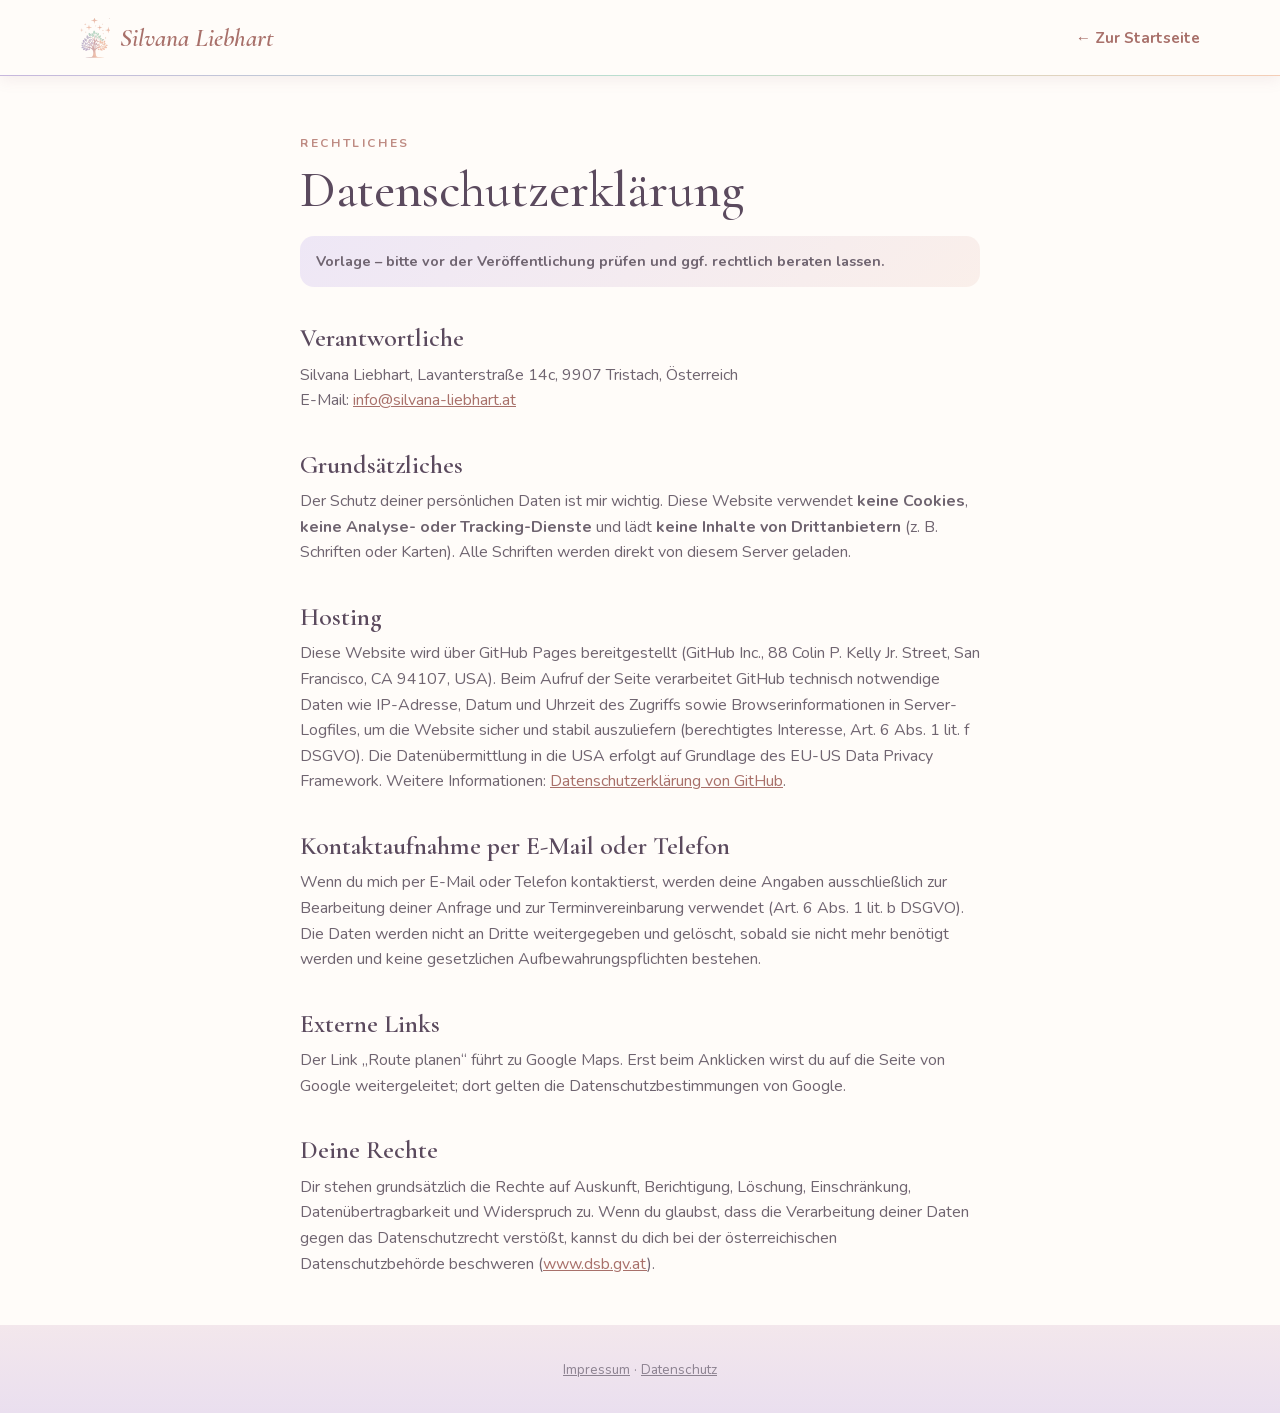
==== datenschutz.html @ 9c42ebe9 "initial commit" ====
<!DOCTYPE html>
<html lang="de">
<head>
  <meta charset="utf-8">
  <meta name="viewport" content="width=device-width, initial-scale=1, viewport-fit=cover">
  <title>Datenschutz – Silvana Liebhart</title>
  <meta name="robots" content="noindex">
  <link rel="icon" type="image/png" sizes="32x32" href="assets/img/favicon-32.png">
  <link rel="apple-touch-icon" href="assets/img/apple-touch-icon.png">
  <link rel="stylesheet" href="css/style.css">
</head>
<body class="legal-page">
  <header class="site-header is-scrolled">
    <div class="site-header__inner">
      <a class="brand" href="index.html">
        <img src="assets/img/logo-baum.png" width="30" height="40" alt="">
        <span>Silvana Liebhart</span>
      </a>
      <a class="legal-back" href="index.html">← Zur Startseite</a>
    </div>
  </header>

  <main class="legal container">
    <p class="eyebrow">Rechtliches</p>
    <h1>Datenschutzerklärung</h1>
    <p class="legal__hint"><strong>Vorlage – bitte vor der Veröffentlichung prüfen und ggf. rechtlich beraten lassen.</strong></p>

    <h2>Verantwortliche</h2>
    <p>Silvana Liebhart, Lavanterstraße 14c, 9907 Tristach, Österreich<br>
      E-Mail: <a href="mailto:info@silvana-liebhart.at">info@silvana-liebhart.at</a></p>

    <h2>Grundsätzliches</h2>
    <p>Der Schutz deiner persönlichen Daten ist mir wichtig. Diese Website verwendet <strong>keine Cookies</strong>, <strong>keine Analyse- oder Tracking-Dienste</strong> und lädt <strong>keine Inhalte von Drittanbietern</strong> (z. B. Schriften oder Karten). Alle Schriften werden direkt von diesem Server geladen.</p>

    <h2>Hosting</h2>
    <p>Diese Website wird über GitHub Pages bereitgestellt (GitHub Inc., 88 Colin P. Kelly Jr. Street, San Francisco, CA 94107, USA). Beim Aufruf der Seite verarbeitet GitHub technisch notwendige Daten wie IP-Adresse, Datum und Uhrzeit des Zugriffs sowie Browserinformationen in Server-Logfiles, um die Website sicher und stabil auszuliefern (berechtigtes Interesse, Art. 6 Abs. 1 lit. f DSGVO). Die Datenübermittlung in die USA erfolgt auf Grundlage des EU-US Data Privacy Framework. Weitere Informationen: <a href="https://docs.github.com/de/site-policy/privacy-policies/github-general-privacy-statement" target="_blank" rel="noopener">Datenschutzerklärung von GitHub</a>.</p>

    <h2>Kontaktaufnahme per E-Mail oder Telefon</h2>
    <p>Wenn du mich per E-Mail oder Telefon kontaktierst, werden deine Angaben ausschließlich zur Bearbeitung deiner Anfrage und zur Terminvereinbarung verwendet (Art. 6 Abs. 1 lit. b DSGVO). Die Daten werden nicht an Dritte weitergegeben und gelöscht, sobald sie nicht mehr benötigt werden und keine gesetzlichen Aufbewahrungspflichten bestehen.</p>

    <h2>Externe Links</h2>
    <p>Der Link „Route planen“ führt zu Google Maps. Erst beim Anklicken wirst du auf die Seite von Google weitergeleitet; dort gelten die Datenschutzbestimmungen von Google.</p>

    <h2>Deine Rechte</h2>
    <p>Dir stehen grundsätzlich die Rechte auf Auskunft, Berichtigung, Löschung, Einschränkung, Datenübertragbarkeit und Widerspruch zu. Wenn du glaubst, dass die Verarbeitung deiner Daten gegen das Datenschutzrecht verstößt, kannst du dich bei der österreichischen Datenschutzbehörde beschweren (<a href="https://www.dsb.gv.at" target="_blank" rel="noopener">www.dsb.gv.at</a>).</p>
  </main>

  <footer class="site-footer site-footer--legal">
    <p class="site-footer__legal"><a href="impressum.html">Impressum</a> · <a href="datenschutz.html">Datenschutz</a></p>
  </footer>
</body>
</html>
---- css/style.css ----
/* ==========================================================================
   Silvana Liebhart – Humanenergetik & mediale Beratung
   Mobile first. Farben und Symbolik abgeleitet vom Logo.
   ========================================================================== */

@font-face {
  font-family: "Cormorant Garamond";
  src: url("../assets/fonts/cormorant-garamond.woff2") format("woff2");
  font-weight: 500 600;
  font-style: normal;
  font-display: swap;
}
@font-face {
  font-family: "Cormorant Garamond";
  src: url("../assets/fonts/cormorant-garamond-italic.woff2") format("woff2");
  font-weight: 500 600;
  font-style: italic;
  font-display: swap;
}
@font-face {
  font-family: "Nunito";
  src: url("../assets/fonts/nunito.woff2") format("woff2");
  font-weight: 400 700;
  font-style: normal;
  font-display: swap;
}

:root {
  --cream: #fffcf9;
  --cream-2: #fcf6f2;
  --blush: #fbedea;
  --lavender-wash: #f6f0f7;

  --rose: #be8a82;
  --rose-dark: #a8706a;
  --rose-light: #e7bcae;
  --lavender: #bca9d8;
  --lavender-dark: #9e86c2;
  --lavender-light: #eee7f6;
  --mint: #a9d8c4;
  --mint-dark: #5fa88b;
  --mint-light: #e3f3ec;
  --peach: #f2c2a6;

  --ink: #5b4a5e;
  --text: #6f6470;
  --muted: #8c8290;
  --line: #eadbdd;

  --grad-rose: linear-gradient(135deg, #e7bcae, #be8a82);
  --grad-lavender: linear-gradient(135deg, #eee7f6, #faefea);
  --grad-mint: linear-gradient(135deg, #e3f3ec, #f1f0f7);
  --grad-spectrum: linear-gradient(90deg, #b9a6d6, #a9d8c4 50%, #f2c2a6);

  --font-serif: "Cormorant Garamond", Georgia, "Times New Roman", serif;
  --font-sans: "Nunito", "Helvetica Neue", Helvetica, Arial, sans-serif;

  --radius: 22px;
  --radius-sm: 14px;
  --shadow: 0 8px 24px rgba(154, 111, 126, 0.13);
  --shadow-sm: 0 4px 14px rgba(154, 111, 126, 0.1);

  --header-h: 64px;
  --gutter: 24px;
  --max: 1160px;
}

/* ---------- Basis ---------- */
*,
*::before,
*::after { box-sizing: border-box; }

html {
  -webkit-text-size-adjust: 100%;
  scroll-behavior: smooth;
  scroll-padding-top: calc(var(--header-h) + 12px);
}

body {
  margin: 0;
  background: var(--cream);
  color: var(--text);
  font-family: var(--font-sans);
  font-size: 1rem;
  line-height: 1.6;
  -webkit-font-smoothing: antialiased;
  overflow-x: hidden;
}
body.menu-open { overflow: hidden; }

img { display: block; max-width: 100%; height: auto; }
a { color: var(--rose-dark); }
h1, h2, h3 {
  margin: 0;
  font-family: var(--font-serif);
  font-weight: 600;
  color: var(--ink);
  line-height: 1.15;
}
h2 { font-size: clamp(2.1rem, 6vw, 2.9rem); font-weight: 500; }
h3 { font-size: 1.55rem; }
p { margin: 0; }

:focus-visible {
  outline: 2px solid var(--rose);
  outline-offset: 3px;
  border-radius: 6px;
}

.sprite { position: absolute; width: 0; height: 0; overflow: hidden; }
.text-rose { color: #d9a497; }
.text-mint { color: var(--mint-dark); }

.skip-link {
  position: absolute;
  left: 12px;
  top: -60px;
  z-index: 100;
  padding: 10px 16px;
  background: var(--ink);
  color: #fff;
  border-radius: 999px;
  text-decoration: none;
}
.skip-link:focus { top: 12px; }

.container {
  width: 100%;
  max-width: var(--max);
  margin-inline: auto;
  padding-inline: var(--gutter);
}

.section { position: relative; padding-block: 64px; }
.section__head { margin-bottom: 28px; }
.section__head .lead { margin-top: 12px; }

.eyebrow {
  margin-bottom: 8px;
  font-size: 0.75rem;
  font-weight: 700;
  letter-spacing: 0.22em;
  text-transform: uppercase;
  color: var(--rose);
}
.lead { font-size: 1.0625rem; }

/* Funkel-Sterne aus dem Logo */
.star { width: 14px; height: 14px; flex: none; }
.star--rose { fill: #e4b39f; }
.star--lav { fill: #c7b6e0; }
.star--mint { fill: #aedcc8; }

/* Wellen-Trenner */
.wave {
  position: absolute;
  left: 0;
  width: 100%;
  height: 24px;
  bottom: -1px;
  fill: var(--cream);
}
.wave--top { top: -23px; bottom: auto; }

/* ---------- Buttons ---------- */
.btn {
  display: inline-flex;
  align-items: center;
  justify-content: center;
  gap: 8px;
  min-height: 52px;
  padding: 0 28px;
  border-radius: 999px;
  font-weight: 700;
  font-size: 1rem;
  text-decoration: none;
  transition: transform 0.2s ease, box-shadow 0.2s ease, background-color 0.2s ease;
}
.btn--primary {
  background: var(--grad-rose);
  color: #fff;
  box-shadow: var(--shadow);
}
.btn--primary:hover { transform: translateY(-2px); box-shadow: 0 12px 28px rgba(154, 111, 126, 0.22); }
.btn--outline {
  background: #fff;
  color: var(--rose-dark);
  border: 1.5px solid #d9b2a8;
}
.btn--outline:hover { background: var(--blush); }
.btn--large { min-width: 250px; min-height: 56px; font-size: 1.05rem; }

/* ---------- Icon-Bubbles ---------- */
.icon-bubble {
  display: inline-grid;
  place-items: center;
  flex: none;
  width: 48px;
  height: 48px;
  border-radius: 50%;
}
.icon-bubble--sm { width: 36px; height: 36px; }
.icon-bubble--white { background: #fff; }
.icon-bubble--lav { background: var(--grad-lavender); color: var(--lavender-dark); }
.icon-bubble--mint { background: var(--grad-mint); color: var(--mint-dark); }
.icon-bubble--rose { background: var(--grad-rose); color: #fff; }
.icon-bubble--lavender { background: var(--lavender); color: #fff; }

/* ==========================================================================
   Header – oben unsichtbar, beim Scrollen kompakte Leiste
   ========================================================================== */
.site-header {
  position: fixed;
  inset: 0 0 auto;
  z-index: 50;
  padding-top: env(safe-area-inset-top);
  transition: background-color 0.3s ease, box-shadow 0.3s ease;
}
.site-header::after {
  content: "";
  position: absolute;
  inset: auto 0 0;
  height: 1.5px;
  background: var(--grad-spectrum);
  opacity: 0;
  transition: opacity 0.3s ease;
}
.site-header__inner {
  display: flex;
  align-items: center;
  gap: 12px;
  height: var(--header-h);
  max-width: var(--max);
  margin-inline: auto;
  padding-inline: 20px;
}

.brand {
  display: flex;
  align-items: center;
  gap: 10px;
  margin-right: auto;
  font-family: var(--font-serif);
  font-size: 1.6rem;
  font-style: italic;
  font-weight: 600;
  color: var(--rose-dark);
  text-decoration: none;
  white-space: nowrap;
}
.brand img { width: 30px; height: 40px; }

.site-header .brand,
.header-call {
  opacity: 0;
  visibility: hidden;
  transform: translateY(-6px);
  transition: opacity 0.3s ease, transform 0.3s ease, visibility 0.3s;
}

.site-header.is-scrolled,
.no-js .site-header {
  background: rgba(255, 252, 249, 0.94);
  -webkit-backdrop-filter: blur(12px);
  backdrop-filter: blur(12px);
  box-shadow: var(--shadow-sm);
}
.site-header.is-scrolled::after,
.no-js .site-header::after { opacity: 0.8; }
.site-header.is-scrolled .brand,
.site-header.is-scrolled .header-call,
.no-js .site-header .brand,
.no-js .site-header .header-call {
  opacity: 1;
  visibility: visible;
  transform: none;
}

.header-call {
  display: grid;
  place-items: center;
  width: 40px;
  height: 40px;
  border-radius: 50%;
  background: var(--grad-rose);
  color: #fff;
}

.menu-toggle,
.menu-close {
  display: grid;
  place-items: center;
  width: 44px;
  height: 44px;
  margin-right: -8px;
  padding: 0;
  border: 0;
  background: none;
  color: var(--ink);
  cursor: pointer;
}
.menu-toggle { gap: 6px; align-content: center; }
.menu-toggle span {
  display: block;
  width: 22px;
  height: 2px;
  border-radius: 2px;
  background: currentColor;
}
.menu-toggle span:nth-child(2) { width: 16px; justify-self: end; }

.nav-desktop { display: none; }

/* ---------- Menü-Overlay ---------- */
.menu {
  position: fixed;
  inset: 0;
  z-index: 60;
  display: flex;
  flex-direction: column;
  padding: env(safe-area-inset-top) var(--gutter) calc(24px + env(safe-area-inset-bottom));
  overflow-y: auto;
  background:
    radial-gradient(120% 80% at 50% 20%, rgba(255, 244, 236, 0.9), rgba(241, 236, 247, 0.6)),
    var(--cream);
  opacity: 0;
  visibility: hidden;
  transition: opacity 0.3s ease, visibility 0.3s;
}
.menu.is-open { opacity: 1; visibility: visible; }
.menu__top {
  display: flex;
  align-items: center;
  height: var(--header-h);
  margin-inline: -4px;
}
.menu__nav { display: flex; flex-direction: column; margin-top: 28px; }
.menu__nav a {
  display: flex;
  align-items: center;
  gap: 14px;
  padding: 14px 0;
  border-bottom: 1px solid var(--line);
  font-family: var(--font-serif);
  font-size: 2.1rem;
  font-weight: 500;
  color: var(--ink);
  text-decoration: none;
}
.menu__nav a:last-child { border-bottom: 0; }
.menu__actions { display: grid; gap: 14px; margin-top: 32px; }
.menu__address { margin-top: 32px; text-align: center; font-size: 0.875rem; color: var(--muted); }
.menu__tree { margin: 28px auto 0; opacity: 0.5; }

/* ==========================================================================
   Hero
   ========================================================================== */
.hero {
  position: relative;
  overflow: hidden;
  padding: calc(var(--header-h) + env(safe-area-inset-top)) 0 72px;
  background: radial-gradient(130% 90% at 50% 25%, #fff4ec 0%, var(--blush) 50%, #f1ecf7 100%);
  text-align: center;
}
.hero__rays {
  position: absolute;
  inset: 0;
  background: repeating-conic-gradient(
    from 180deg at 50% 12%,
    rgba(255, 255, 255, 0) 0deg 9deg,
    rgba(255, 255, 255, 0.32) 10deg 13deg,
    rgba(255, 255, 255, 0) 14deg 24deg
  );
  -webkit-mask-image: linear-gradient(to bottom, #000 10%, transparent 85%);
  mask-image: linear-gradient(to bottom, #000 10%, transparent 85%);
  pointer-events: none;
}
.hero__inner {
  position: relative;
  display: flex;
  flex-direction: column;
  align-items: center;
  padding-inline: var(--gutter);
}
.hero__logo-wrap { position: relative; width: min(86vw, 460px); }
.hero__logo-wrap::before {
  content: "";
  position: absolute;
  inset: 4%;
  border-radius: 50%;
  background: #fff;
  filter: blur(28px);
  opacity: 0.85;
}
.hero__logo { position: relative; width: 100%; }
.hero__star { position: absolute; }
.hero__star--1 { top: 14%; left: -3%; width: 16px; height: 16px; }
.hero__star--2 { top: 22%; right: -2%; width: 12px; height: 12px; }
.hero__star--3 { bottom: 10%; right: 0; width: 14px; height: 14px; }
.hero__star--4 { bottom: 14%; left: 2%; width: 10px; height: 10px; }

.hero__title {
  margin-top: 28px;
  font-size: clamp(2.6rem, 11vw, 4rem);
  font-weight: 500;
}
.hero__title em { display: block; color: var(--rose-dark); }
.hero__text { max-width: 22em; margin: 18px auto 28px; font-size: 1.0625rem; }
.hero__more {
  margin-top: 22px;
  font-weight: 700;
  font-size: 0.95rem;
  color: var(--rose-dark);
  text-decoration: none;
}

/* ==========================================================================
   Über mich
   ========================================================================== */
.about__grid { display: grid; gap: 24px; }
.about__head h2 { margin-top: 0; }
.about__media { position: relative; }
.about__media img {
  width: 100%;
  aspect-ratio: 1 / 0.9;
  object-fit: cover;
  object-position: 50% 25%;
  border-radius: var(--radius);
  box-shadow: var(--shadow);
}
.about__star { position: absolute; top: -10px; right: -6px; width: 20px; height: 20px; }

.philosophy {
  margin-top: 28px;
  padding: 24px 22px;
  border-radius: 20px;
  background: var(--grad-lavender);
}
.philosophy__head { display: flex; align-items: center; gap: 14px; margin-bottom: 12px; }
.philosophy__head .icon-bubble { width: 36px; height: 36px; }

.timeline__title { margin-top: 40px; }
.timeline { position: relative; margin: 20px 0 0; padding: 0; list-style: none; }
.timeline::before {
  content: "";
  position: absolute;
  left: 7px;
  top: 8px;
  bottom: 8px;
  width: 2px;
  background: linear-gradient(to bottom, var(--lavender), var(--mint), var(--peach));
}
.timeline__item {
  position: relative;
  display: grid;
  padding: 0 0 22px 34px;
}
.timeline__item:last-child { padding-bottom: 0; }
.timeline__item::before {
  content: "";
  position: absolute;
  left: 0;
  top: 4px;
  width: 16px;
  height: 16px;
  border-radius: 50%;
  background: var(--cream);
  border: 2.5px solid var(--lavender);
}
.timeline__item--mint::before { border-color: var(--mint); }
.timeline__item--rose::before { border: 0; background: var(--grad-rose); }
.timeline__year {
  font-size: 0.8rem;
  font-weight: 700;
  letter-spacing: 0.05em;
  text-transform: uppercase;
  color: var(--rose-dark);
}
.timeline__item strong { color: var(--ink); }
.timeline__meta { font-size: 0.875rem; color: var(--muted); }

/* ==========================================================================
   Leistungen
   ========================================================================== */
.services { margin-top: 24px; background: var(--lavender-wash); }
.services .wave--top { fill: var(--lavender-wash); }

.cards { display: grid; gap: 20px; }
.card {
  overflow: hidden;
  border-radius: 20px;
  background: #fff;
  box-shadow: var(--shadow);
}
.card--compact { padding: 22px 22px 18px; }
.card__head { display: flex; align-items: center; gap: 16px; margin-bottom: 14px; }
.card__meta { font-size: 0.85rem; color: var(--muted); }
.card__head h3 + .card__meta { margin-top: 2px; }
.card__body { padding: 20px 22px 18px; }
.card__body > p:not(.card__meta) { margin-top: 12px; }

.card__img-wrap { position: relative; }
.card__img { width: 100%; aspect-ratio: 1.9; object-fit: cover; }
.card__img--tall { aspect-ratio: 1.42; }

.badge {
  position: absolute;
  top: 14px;
  left: 14px;
  display: inline-flex;
  align-items: center;
  gap: 8px;
  padding: 7px 14px 7px 12px;
  border-radius: 999px;
  background: rgba(255, 255, 255, 0.93);
  font-size: 0.8rem;
  font-weight: 700;
  color: var(--ink);
  box-shadow: var(--shadow-sm);
}
.badge svg { fill: currentColor; }
.badge--bottom { top: auto; bottom: 16px; left: 16px; }

.note {
  display: flex;
  gap: 14px;
  margin-top: 18px;
  padding: 16px;
  border-radius: var(--radius-sm);
  background: var(--grad-mint);
}
.note__label {
  font-size: 0.7rem;
  font-weight: 700;
  letter-spacing: 0.14em;
  text-transform: uppercase;
  color: var(--mint-dark);
}
.note__title { font-weight: 700; color: var(--ink); }
.note__text { margin-top: 4px; font-size: 0.875rem; }

.card__more { margin-top: 14px; }
.card__more summary,
.card__link {
  display: inline-flex;
  align-items: center;
  gap: 6px;
  padding: 6px 0;
  font-weight: 700;
  font-size: 0.95rem;
  color: var(--rose-dark);
  text-decoration: none;
  cursor: pointer;
  list-style: none;
}
.card__more summary::-webkit-details-marker { display: none; }
.card__more summary svg,
.card__link svg { transition: transform 0.2s ease; }
.card__more[open] summary svg { transform: rotate(90deg); }
.card__link:hover svg { transform: translateX(3px); }
.card__more p { margin-top: 8px; font-size: 0.95rem; }
.card__body > .card__link { margin-top: 14px; }

.disclaimer {
  max-width: 44em;
  margin: 32px auto 0;
  font-size: 0.8rem;
  text-align: center;
  color: var(--muted);
}

/* ==========================================================================
   Einblicke (Galerie)
   ========================================================================== */
.gallery__track {
  display: flex;
  gap: 12px;
  overflow-x: auto;
  scroll-snap-type: x mandatory;
  scroll-padding-inline: var(--gutter);
  padding: 4px var(--gutter) 20px;
  scrollbar-width: none;
}
.gallery__track::-webkit-scrollbar { display: none; }
.gallery__item {
  flex: 0 0 auto;
  width: 40vw;
  max-width: 240px;
  padding: 0;
  border: 0;
  border-radius: 16px;
  overflow: hidden;
  background: #eee;
  box-shadow: var(--shadow);
  scroll-snap-align: start;
  cursor: zoom-in;
}
.gallery__item img {
  width: 100%;
  aspect-ratio: 3 / 4;
  object-fit: cover;
  transition: transform 0.4s ease;
}
.gallery__item:hover img { transform: scale(1.04); }

.gallery__dots { display: flex; justify-content: center; gap: 8px; }
.gallery__dots span {
  width: 6px;
  height: 6px;
  border-radius: 3px;
  background: #e2cfd4;
  transition: width 0.25s ease, background-color 0.25s ease;
}
.gallery__dots span.is-active { width: 18px; background: var(--rose); }

.lightbox {
  width: min(92vw, 900px);
  max-height: 90vh;
  padding: 0;
  border: 0;
  border-radius: var(--radius);
  background: transparent;
  overflow: visible;
}
.lightbox::backdrop { background: rgba(91, 74, 94, 0.75); backdrop-filter: blur(4px); }
.lightbox img { max-height: 86vh; width: auto; margin-inline: auto; border-radius: var(--radius); }
.lightbox__close {
  position: absolute;
  top: -14px;
  right: -6px;
  display: grid;
  place-items: center;
  width: 44px;
  height: 44px;
  border: 0;
  border-radius: 50%;
  background: #fff;
  color: var(--ink);
  box-shadow: var(--shadow);
  cursor: pointer;
}

/* ==========================================================================
   Zitat
   ========================================================================== */
.quote {
  position: relative;
  padding: 64px var(--gutter);
  background: radial-gradient(130% 120% at 50% 30%, #fff4ec, var(--blush) 50%, #f1ecf7);
  text-align: center;
}
.quote figure { margin: 0 auto; max-width: 30rem; }
.quote blockquote {
  margin: 0;
  font-family: var(--font-serif);
  font-size: clamp(1.75rem, 6.5vw, 2.4rem);
  font-style: italic;
  font-weight: 500;
  line-height: 1.25;
  color: var(--ink);
}
.quote blockquote::before {
  content: "\201C";
  display: block;
  height: 0.6em;
  font-size: 3.2em;
  line-height: 1;
  color: #e4b39f;
}
.quote figcaption {
  margin-top: 16px;
  font-size: 0.8rem;
  letter-spacing: 0.15em;
  text-transform: uppercase;
  color: var(--muted);
}
.quote__star { position: absolute; }
.quote__star--1 { top: 32px; left: 12%; }
.quote__star--2 { bottom: 36px; right: 14%; width: 12px; height: 12px; }

/* ==========================================================================
   Termin / Kontakt
   ========================================================================== */
.contact__grid { display: grid; gap: 24px; }
.contact__intro .lead { margin-top: 12px; }
.contact__media { position: relative; margin-top: 28px; }
.contact__media img {
  width: 100%;
  aspect-ratio: 4 / 3;
  object-fit: cover;
  border-radius: var(--radius);
  box-shadow: var(--shadow);
}

.contact__cards { display: grid; gap: 16px; align-content: end; }
.contact-card {
  display: flex;
  align-items: center;
  gap: 16px;
  padding: 18px 20px;
  border-radius: 20px;
  background: #fff;
  box-shadow: var(--shadow);
  color: inherit;
  text-decoration: none;
  transition: transform 0.2s ease;
}
a.contact-card:hover { transform: translateY(-2px); }
.contact-card__text { display: grid; min-width: 0; font-style: normal; }
.contact-card__label { font-size: 0.85rem; color: var(--muted); }
.contact-card__value {
  font-size: 1.1rem;
  font-weight: 700;
  color: var(--ink);
  overflow-wrap: anywhere;
}
.contact-card__chevron { margin-left: auto; font-size: 1.4rem; color: var(--rose); }
.contact-card--address {
  align-items: flex-start;
  background: var(--grad-mint);
  box-shadow: none;
}
.contact-card--address strong { color: var(--ink); }
.contact-card--address span { font-size: 0.9rem; color: var(--muted); }
.contact-card--address .card__link { margin-top: 4px; font-size: 0.9rem; }

/* ==========================================================================
   Footer
   ========================================================================== */
.site-footer {
  position: relative;
  margin-top: 48px;
  padding: 40px 0 calc(32px + env(safe-area-inset-bottom));
  background: linear-gradient(#f3e7ec, #eadfef);
  text-align: center;
}
.site-footer .wave--top { fill: #f3e7ec; }
.site-footer__inner { display: flex; flex-direction: column; align-items: center; }
.site-footer__name {
  margin-top: 12px;
  font-family: var(--font-serif);
  font-size: 1.9rem;
  font-style: italic;
  font-weight: 600;
  color: var(--rose-dark);
}
.site-footer__claim {
  font-size: 0.7rem;
  font-weight: 700;
  letter-spacing: 0.2em;
  text-transform: uppercase;
  color: var(--muted);
}
.site-footer__line {
  width: 120px;
  height: 2px;
  margin: 18px 0;
  border-radius: 1px;
  background: var(--grad-spectrum);
}
.site-footer__nav { display: flex; gap: 18px; }
.site-footer__nav a { color: var(--ink); text-decoration: none; font-size: 0.95rem; }
.site-footer__legal { margin-top: 10px; font-size: 0.85rem; color: var(--muted); }
.site-footer__legal a { color: var(--muted); }

/* ==========================================================================
   Impressum & Datenschutz
   ========================================================================== */
.legal-page { background: var(--cream); }
.legal-back {
  font-weight: 700;
  font-size: 0.95rem;
  color: var(--rose-dark);
  text-decoration: none;
}
.legal {
  max-width: 760px;
  padding-top: calc(var(--header-h) + env(safe-area-inset-top) + 48px);
  padding-bottom: 48px;
}
.legal h1 { font-size: clamp(2.4rem, 8vw, 3.2rem); font-weight: 500; }
.legal h2 { margin-top: 36px; font-size: 1.6rem; font-weight: 600; }
.legal p { margin-top: 10px; }
.legal__hint {
  margin-top: 16px !important;
  padding: 14px 16px;
  border-radius: var(--radius-sm);
  background: var(--grad-lavender);
  font-size: 0.9rem;
}
.site-footer--legal { margin-top: 0; padding-top: 24px; }

/* ==========================================================================
   Scroll-Animationen (nur mit JS und ohne reduzierte Bewegung)
   ========================================================================== */
@media (prefers-reduced-motion: no-preference) {
  .js .reveal {
    opacity: 0;
    transform: translateY(18px);
    transition: opacity 0.7s ease, transform 0.7s ease;
  }
  .js .reveal.is-visible { opacity: 1; transform: none; }
}
@media (prefers-reduced-motion: reduce) {
  html { scroll-behavior: auto; }
  *, *::before, *::after { transition-duration: 0.01ms !important; animation-duration: 0.01ms !important; }
}

/* ==========================================================================
   Tablet
   ========================================================================== */
@media (min-width: 720px) {
  :root { --gutter: 40px; }
  .section { padding-block: 88px; }
  .cards { grid-template-columns: repeat(2, 1fr); align-items: start; }
  .gallery__item { width: 30vw; }
  .contact__cards { grid-template-columns: 1fr 1fr; }
  .contact-card--address { grid-column: 1 / -1; }
}

/* ==========================================================================
   Desktop
   ========================================================================== */
@media (min-width: 960px) {
  :root { --header-h: 76px; }

  .menu-toggle,
  .header-call { display: none; }
  .nav-desktop {
    display: flex;
    align-items: center;
    gap: 28px;
  }
  .nav-desktop a {
    font-weight: 700;
    font-size: 0.95rem;
    color: var(--ink);
    text-decoration: none;
  }
  .nav-desktop a:hover { color: var(--rose-dark); }
  .nav-desktop__cta {
    padding: 10px 20px;
    border-radius: 999px;
    background: var(--grad-rose);
    color: #fff !important;
    box-shadow: var(--shadow-sm);
  }

  .hero { padding-bottom: 96px; }
  .hero__text { max-width: 28em; }
  .hero__title em { display: inline; }

  .about__grid {
    grid-template-columns: minmax(0, 5fr) minmax(0, 6fr);
    grid-template-areas: "media head" "media content";
    grid-template-rows: auto 1fr;
    column-gap: 64px;
    row-gap: 20px;
    align-items: start;
  }
  .about__head { grid-area: head; }
  .about__content { grid-area: content; }
  .about__media { grid-area: media; position: sticky; top: calc(var(--header-h) + 32px); }
  .about__media img { aspect-ratio: 4 / 5; }

  .gallery__track {
    display: grid;
    grid-template-columns: repeat(3, 1fr);
    max-width: var(--max);
    margin-inline: auto;
    overflow: visible;
    gap: 20px;
  }
  .gallery__item { width: auto; max-width: none; }
  .gallery__item img { aspect-ratio: 4 / 3; }
  .gallery__dots { display: none; }

  .contact__grid {
    grid-template-columns: 1fr 1fr;
    gap: 56px;
    align-items: end;
  }
  .contact__cards { grid-template-columns: 1fr; }
}

@media (min-width: 1100px) {
  .cards { grid-template-columns: repeat(6, 1fr); align-items: stretch; }
  .card--compact { grid-column: span 3; }
  .card:not(.card--compact) { grid-column: span 2; }
}
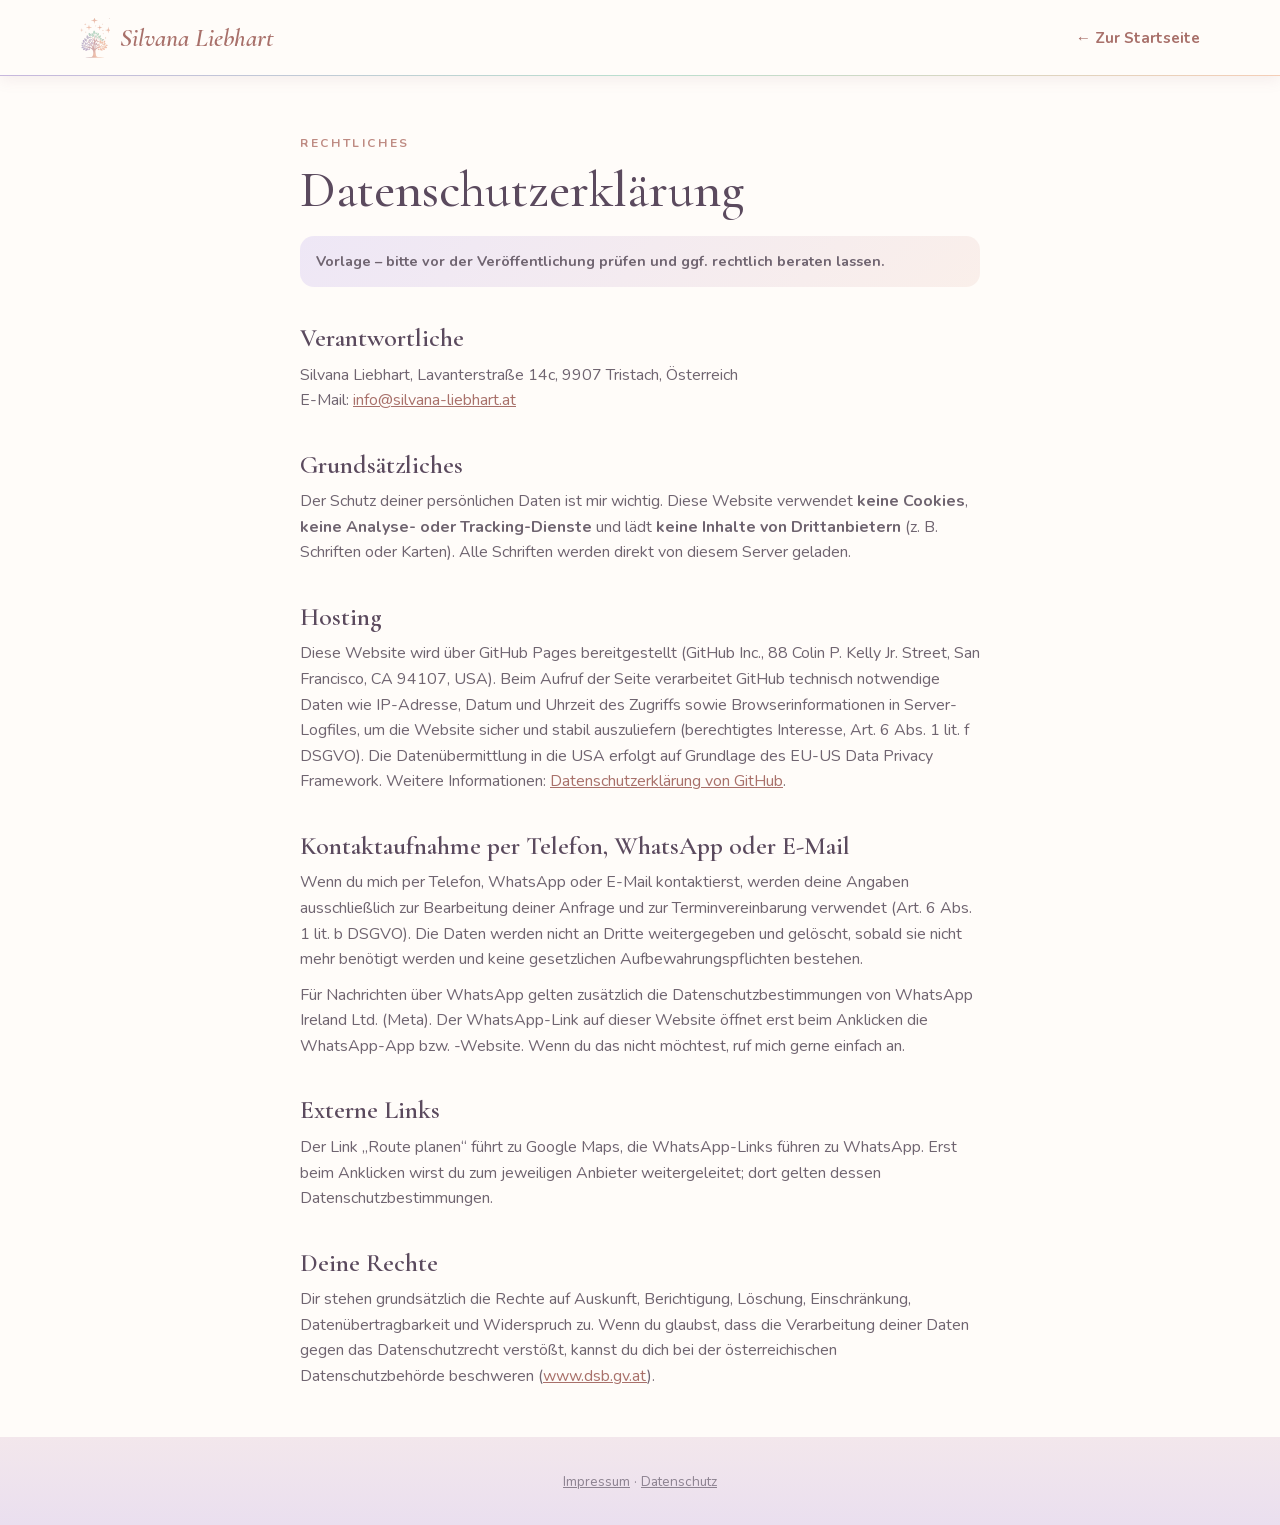
==== commit ddb4a9d3: "vorentwurf" ====
--- a/datenschutz.html
+++ b/datenschutz.html
@@ -35,11 +35,12 @@
     <h2>Hosting</h2>
     <p>Diese Website wird über GitHub Pages bereitgestellt (GitHub Inc., 88 Colin P. Kelly Jr. Street, San Francisco, CA 94107, USA). Beim Aufruf der Seite verarbeitet GitHub technisch notwendige Daten wie IP-Adresse, Datum und Uhrzeit des Zugriffs sowie Browserinformationen in Server-Logfiles, um die Website sicher und stabil auszuliefern (berechtigtes Interesse, Art. 6 Abs. 1 lit. f DSGVO). Die Datenübermittlung in die USA erfolgt auf Grundlage des EU-US Data Privacy Framework. Weitere Informationen: <a href="https://docs.github.com/de/site-policy/privacy-policies/github-general-privacy-statement" target="_blank" rel="noopener">Datenschutzerklärung von GitHub</a>.</p>
 
-    <h2>Kontaktaufnahme per E-Mail oder Telefon</h2>
-    <p>Wenn du mich per E-Mail oder Telefon kontaktierst, werden deine Angaben ausschließlich zur Bearbeitung deiner Anfrage und zur Terminvereinbarung verwendet (Art. 6 Abs. 1 lit. b DSGVO). Die Daten werden nicht an Dritte weitergegeben und gelöscht, sobald sie nicht mehr benötigt werden und keine gesetzlichen Aufbewahrungspflichten bestehen.</p>
+    <h2>Kontaktaufnahme per Telefon, WhatsApp oder E-Mail</h2>
+    <p>Wenn du mich per Telefon, WhatsApp oder E-Mail kontaktierst, werden deine Angaben ausschließlich zur Bearbeitung deiner Anfrage und zur Terminvereinbarung verwendet (Art. 6 Abs. 1 lit. b DSGVO). Die Daten werden nicht an Dritte weitergegeben und gelöscht, sobald sie nicht mehr benötigt werden und keine gesetzlichen Aufbewahrungspflichten bestehen.</p>
+    <p>Für Nachrichten über WhatsApp gelten zusätzlich die Datenschutzbestimmungen von WhatsApp Ireland Ltd. (Meta). Der WhatsApp-Link auf dieser Website öffnet erst beim Anklicken die WhatsApp-App bzw. -Website. Wenn du das nicht möchtest, ruf mich gerne einfach an.</p>
 
     <h2>Externe Links</h2>
-    <p>Der Link „Route planen“ führt zu Google Maps. Erst beim Anklicken wirst du auf die Seite von Google weitergeleitet; dort gelten die Datenschutzbestimmungen von Google.</p>
+    <p>Der Link „Route planen“ führt zu Google Maps, die WhatsApp-Links führen zu WhatsApp. Erst beim Anklicken wirst du zum jeweiligen Anbieter weitergeleitet; dort gelten dessen Datenschutzbestimmungen.</p>
 
     <h2>Deine Rechte</h2>
     <p>Dir stehen grundsätzlich die Rechte auf Auskunft, Berichtigung, Löschung, Einschränkung, Datenübertragbarkeit und Widerspruch zu. Wenn du glaubst, dass die Verarbeitung deiner Daten gegen das Datenschutzrecht verstößt, kannst du dich bei der österreichischen Datenschutzbehörde beschweren (<a href="https://www.dsb.gv.at" target="_blank" rel="noopener">www.dsb.gv.at</a>).</p>
--- a/css/style.css
+++ b/css/style.css
@@ -1,5 +1,5 @@
 /* ==========================================================================
-   Silvana Liebhart – Humanenergetik & mediale Beratung
+   Silvana Liebhart – Energetik & mediale Beratung
    Mobile first. Farben und Symbolik abgeleitet vom Logo.
    ========================================================================== */
 
@@ -204,6 +204,9 @@
 .icon-bubble--lav { background: var(--grad-lavender); color: var(--lavender-dark); }
 .icon-bubble--mint { background: var(--grad-mint); color: var(--mint-dark); }
 .icon-bubble--rose { background: var(--grad-rose); color: #fff; }
+.icon-bubble--peach { background: linear-gradient(135deg, #fdebe0, #f8eaf0); color: #d39a7e; }
+.icon-bubble--rose-soft { background: linear-gradient(135deg, #fbe6e3, #f3e9f5); color: var(--rose); }
+.icon-bubble--whatsapp { background: linear-gradient(135deg, #8fd0b5, #5fa88b); color: #fff; }
 .icon-bubble--lavender { background: var(--lavender); color: #fff; }
 
 /* ==========================================================================
@@ -439,46 +442,6 @@
 .philosophy__head { display: flex; align-items: center; gap: 14px; margin-bottom: 12px; }
 .philosophy__head .icon-bubble { width: 36px; height: 36px; }
 
-.timeline__title { margin-top: 40px; }
-.timeline { position: relative; margin: 20px 0 0; padding: 0; list-style: none; }
-.timeline::before {
-  content: "";
-  position: absolute;
-  left: 7px;
-  top: 8px;
-  bottom: 8px;
-  width: 2px;
-  background: linear-gradient(to bottom, var(--lavender), var(--mint), var(--peach));
-}
-.timeline__item {
-  position: relative;
-  display: grid;
-  padding: 0 0 22px 34px;
-}
-.timeline__item:last-child { padding-bottom: 0; }
-.timeline__item::before {
-  content: "";
-  position: absolute;
-  left: 0;
-  top: 4px;
-  width: 16px;
-  height: 16px;
-  border-radius: 50%;
-  background: var(--cream);
-  border: 2.5px solid var(--lavender);
-}
-.timeline__item--mint::before { border-color: var(--mint); }
-.timeline__item--rose::before { border: 0; background: var(--grad-rose); }
-.timeline__year {
-  font-size: 0.8rem;
-  font-weight: 700;
-  letter-spacing: 0.05em;
-  text-transform: uppercase;
-  color: var(--rose-dark);
-}
-.timeline__item strong { color: var(--ink); }
-.timeline__meta { font-size: 0.875rem; color: var(--muted); }
-
 /* ==========================================================================
    Leistungen
    ========================================================================== */
@@ -496,13 +459,29 @@
 .card__head { display: flex; align-items: center; gap: 16px; margin-bottom: 14px; }
 .card__meta { font-size: 0.85rem; color: var(--muted); }
 .card__head h3 + .card__meta { margin-top: 2px; }
-.card__body { padding: 20px 22px 18px; }
-.card__body > p:not(.card__meta) { margin-top: 12px; }
-
-.card__img-wrap { position: relative; }
-.card__img { width: 100%; aspect-ratio: 1.9; object-fit: cover; }
-.card__img--tall { aspect-ratio: 1.42; }
-
+.card--compact > p:not(.card__meta) + p { margin-top: 12px; }
+.card--compact > .card__link { margin-top: 14px; }
+
+.pill {
+  display: inline-flex;
+  align-items: center;
+  gap: 8px;
+  padding: 6px 14px 6px 12px;
+  border-radius: 999px;
+  background: var(--blush);
+  font-size: 0.8rem;
+  font-weight: 700;
+  color: var(--ink);
+}
+.pill svg { fill: currentColor; }
+.pills {
+  display: flex;
+  flex-wrap: wrap;
+  gap: 8px;
+  margin: 14px 0 16px;
+  padding: 0;
+  list-style: none;
+}
 .badge {
   position: absolute;
   top: 14px;
@@ -559,7 +538,35 @@
 .card__more[open] summary svg { transform: rotate(90deg); }
 .card__link:hover svg { transform: translateX(3px); }
 .card__more p { margin-top: 8px; font-size: 0.95rem; }
-.card__body > .card__link { margin-top: 14px; }
+.card__details { padding-top: 4px; }
+.card__details p + p { margin-top: 10px; }
+.card__more .card__tagline {
+  font-family: var(--font-serif);
+  font-size: 1.35rem;
+  font-style: italic;
+  font-weight: 500;
+  line-height: 1.3;
+  color: var(--rose-dark);
+}
+.ideal {
+  margin-top: 16px;
+  padding: 14px 16px;
+  border-left: 3px solid var(--lavender);
+  border-radius: 0 var(--radius-sm) var(--radius-sm) 0;
+  background: var(--grad-lavender);
+}
+.ideal--rose { border-left-color: var(--rose-light); background: linear-gradient(135deg, #fdf0ea, #f8eef3); }
+.ideal--mint { border-left-color: var(--mint); background: linear-gradient(135deg, #eef8f3, #f3f1f9); }
+.ideal--peach { border-left-color: var(--peach); background: linear-gradient(135deg, #fef3ec, #f6f3ea); }
+.ideal .ideal__label {
+  margin: 0 0 2px;
+  font-size: 0.7rem;
+  font-weight: 700;
+  letter-spacing: 0.14em;
+  text-transform: uppercase;
+  color: var(--rose-dark);
+}
+.ideal p { margin-top: 0; }
 
 .disclaimer {
   max-width: 44em;
@@ -576,11 +583,35 @@
   display: flex;
   gap: 12px;
   overflow-x: auto;
+  --track-pad: max(var(--gutter), calc((100% - var(--max)) / 2 + var(--gutter)));
   scroll-snap-type: x mandatory;
-  scroll-padding-inline: var(--gutter);
-  padding: 4px var(--gutter) 20px;
+  scroll-padding-inline: var(--track-pad);
+  padding: 4px var(--track-pad) 20px;
   scrollbar-width: none;
-}
+  overscroll-behavior-x: contain;
+}
+.gallery__carousel { position: relative; }
+.gallery__nav {
+  position: absolute;
+  top: calc(50% - 10px);
+  z-index: 2;
+  display: grid;
+  place-items: center;
+  width: 44px;
+  height: 44px;
+  border: 0;
+  border-radius: 50%;
+  background: rgba(255, 255, 255, 0.92);
+  color: var(--rose-dark);
+  box-shadow: var(--shadow);
+  cursor: pointer;
+  transform: translateY(-50%);
+  transition: opacity 0.2s ease, background-color 0.2s ease;
+}
+.gallery__nav:hover { background: #fff; }
+.gallery__nav--prev { left: 10px; }
+.gallery__nav--prev svg { transform: rotate(180deg); }
+.gallery__nav--next { right: 10px; }
 .gallery__track::-webkit-scrollbar { display: none; }
 .gallery__item {
   flex: 0 0 auto;
@@ -603,15 +634,26 @@
 }
 .gallery__item:hover img { transform: scale(1.04); }
 
-.gallery__dots { display: flex; justify-content: center; gap: 8px; }
-.gallery__dots span {
+.gallery__dots { display: flex; justify-content: center; gap: 2px; }
+.gallery__dots button {
+  display: grid;
+  place-items: center;
+  width: 22px;
+  height: 22px;
+  padding: 0;
+  border: 0;
+  background: none;
+  cursor: pointer;
+}
+.gallery__dots button::before {
+  content: "";
   width: 6px;
   height: 6px;
   border-radius: 3px;
   background: #e2cfd4;
   transition: width 0.25s ease, background-color 0.25s ease;
 }
-.gallery__dots span.is-active { width: 18px; background: var(--rose); }
+.gallery__dots button.is-active::before { width: 18px; background: var(--rose); }
 
 .lightbox {
   width: min(92vw, 900px);
@@ -667,13 +709,6 @@
   line-height: 1;
   color: #e4b39f;
 }
-.quote figcaption {
-  margin-top: 16px;
-  font-size: 0.8rem;
-  letter-spacing: 0.15em;
-  text-transform: uppercase;
-  color: var(--muted);
-}
 .quote__star { position: absolute; }
 .quote__star--1 { top: 32px; left: 12%; }
 .quote__star--2 { bottom: 36px; right: 14%; width: 12px; height: 12px; }
@@ -813,6 +848,7 @@
   :root { --gutter: 40px; }
   .section { padding-block: 88px; }
   .cards { grid-template-columns: repeat(2, 1fr); align-items: start; }
+  .cards > :last-child { grid-column: 1 / -1; }
   .gallery__item { width: 30vw; }
   .contact__cards { grid-template-columns: 1fr 1fr; }
   .contact-card--address { grid-column: 1 / -1; }
@@ -863,17 +899,14 @@
   .about__media { grid-area: media; position: sticky; top: calc(var(--header-h) + 32px); }
   .about__media img { aspect-ratio: 4 / 5; }
 
-  .gallery__track {
-    display: grid;
-    grid-template-columns: repeat(3, 1fr);
-    max-width: var(--max);
-    margin-inline: auto;
-    overflow: visible;
-    gap: 20px;
+  .gallery__track { gap: 20px; }
+  .gallery__item {
+    width: calc((min(100vw, var(--max)) - 2 * var(--gutter) - 40px) / 3);
+    max-width: none;
   }
-  .gallery__item { width: auto; max-width: none; }
   .gallery__item img { aspect-ratio: 4 / 3; }
-  .gallery__dots { display: none; }
+  .gallery__nav--prev { left: max(12px, calc((100vw - var(--max)) / 2 - 8px)); }
+  .gallery__nav--next { right: max(12px, calc((100vw - var(--max)) / 2 - 8px)); }
 
   .contact__grid {
     grid-template-columns: 1fr 1fr;
@@ -884,7 +917,7 @@
 }
 
 @media (min-width: 1100px) {
-  .cards { grid-template-columns: repeat(6, 1fr); align-items: stretch; }
-  .card--compact { grid-column: span 3; }
-  .card:not(.card--compact) { grid-column: span 2; }
-}
+  .cards { grid-template-columns: repeat(6, 1fr); }
+  .cards > .card { grid-column: span 2; }
+  .cards > .card:nth-child(n + 4) { grid-column: span 3; }
+}
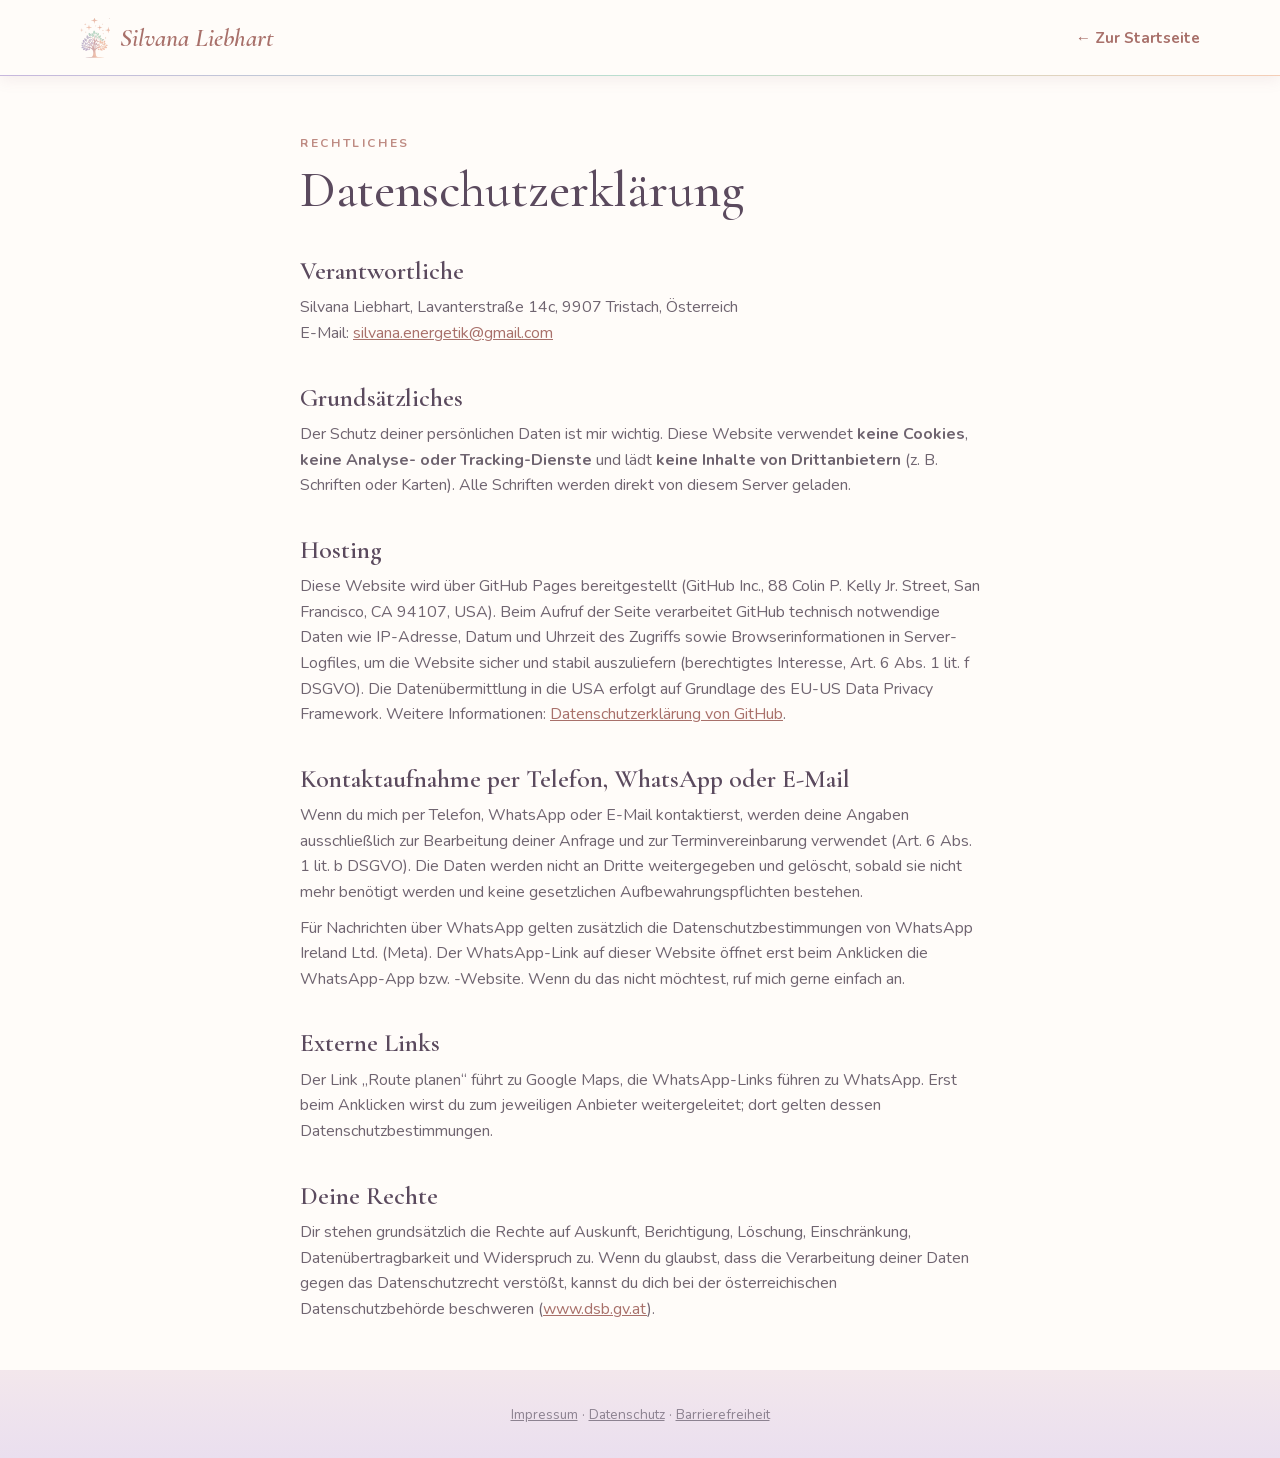
==== commit cef5f98c: "update website" ====
--- a/datenschutz.html
+++ b/datenschutz.html
@@ -23,11 +23,9 @@
   <main class="legal container">
     <p class="eyebrow">Rechtliches</p>
     <h1>Datenschutzerklärung</h1>
-    <p class="legal__hint"><strong>Vorlage – bitte vor der Veröffentlichung prüfen und ggf. rechtlich beraten lassen.</strong></p>
-
     <h2>Verantwortliche</h2>
     <p>Silvana Liebhart, Lavanterstraße 14c, 9907 Tristach, Österreich<br>
-      E-Mail: <a href="mailto:info@silvana-liebhart.at">info@silvana-liebhart.at</a></p>
+      E-Mail: <a href="mailto:silvana.energetik@gmail.com">silvana.energetik@gmail.com</a></p>
 
     <h2>Grundsätzliches</h2>
     <p>Der Schutz deiner persönlichen Daten ist mir wichtig. Diese Website verwendet <strong>keine Cookies</strong>, <strong>keine Analyse- oder Tracking-Dienste</strong> und lädt <strong>keine Inhalte von Drittanbietern</strong> (z. B. Schriften oder Karten). Alle Schriften werden direkt von diesem Server geladen.</p>
@@ -47,7 +45,7 @@
   </main>
 
   <footer class="site-footer site-footer--legal">
-    <p class="site-footer__legal"><a href="impressum.html">Impressum</a> · <a href="datenschutz.html">Datenschutz</a></p>
+    <p class="site-footer__legal"><a href="impressum.html">Impressum</a> · <a href="datenschutz.html">Datenschutz</a> · <a href="barrierefreiheit.html">Barrierefreiheit</a></p>
   </footer>
 </body>
 </html>
--- a/css/style.css
+++ b/css/style.css
@@ -816,6 +816,8 @@
 .legal h1 { font-size: clamp(2.4rem, 8vw, 3.2rem); font-weight: 500; }
 .legal h2 { margin-top: 36px; font-size: 1.6rem; font-weight: 600; }
 .legal p { margin-top: 10px; }
+.legal ul { margin: 10px 0 0; padding-left: 1.2em; }
+.legal li { margin-top: 6px; }
 .legal__hint {
   margin-top: 16px !important;
   padding: 14px 16px;
